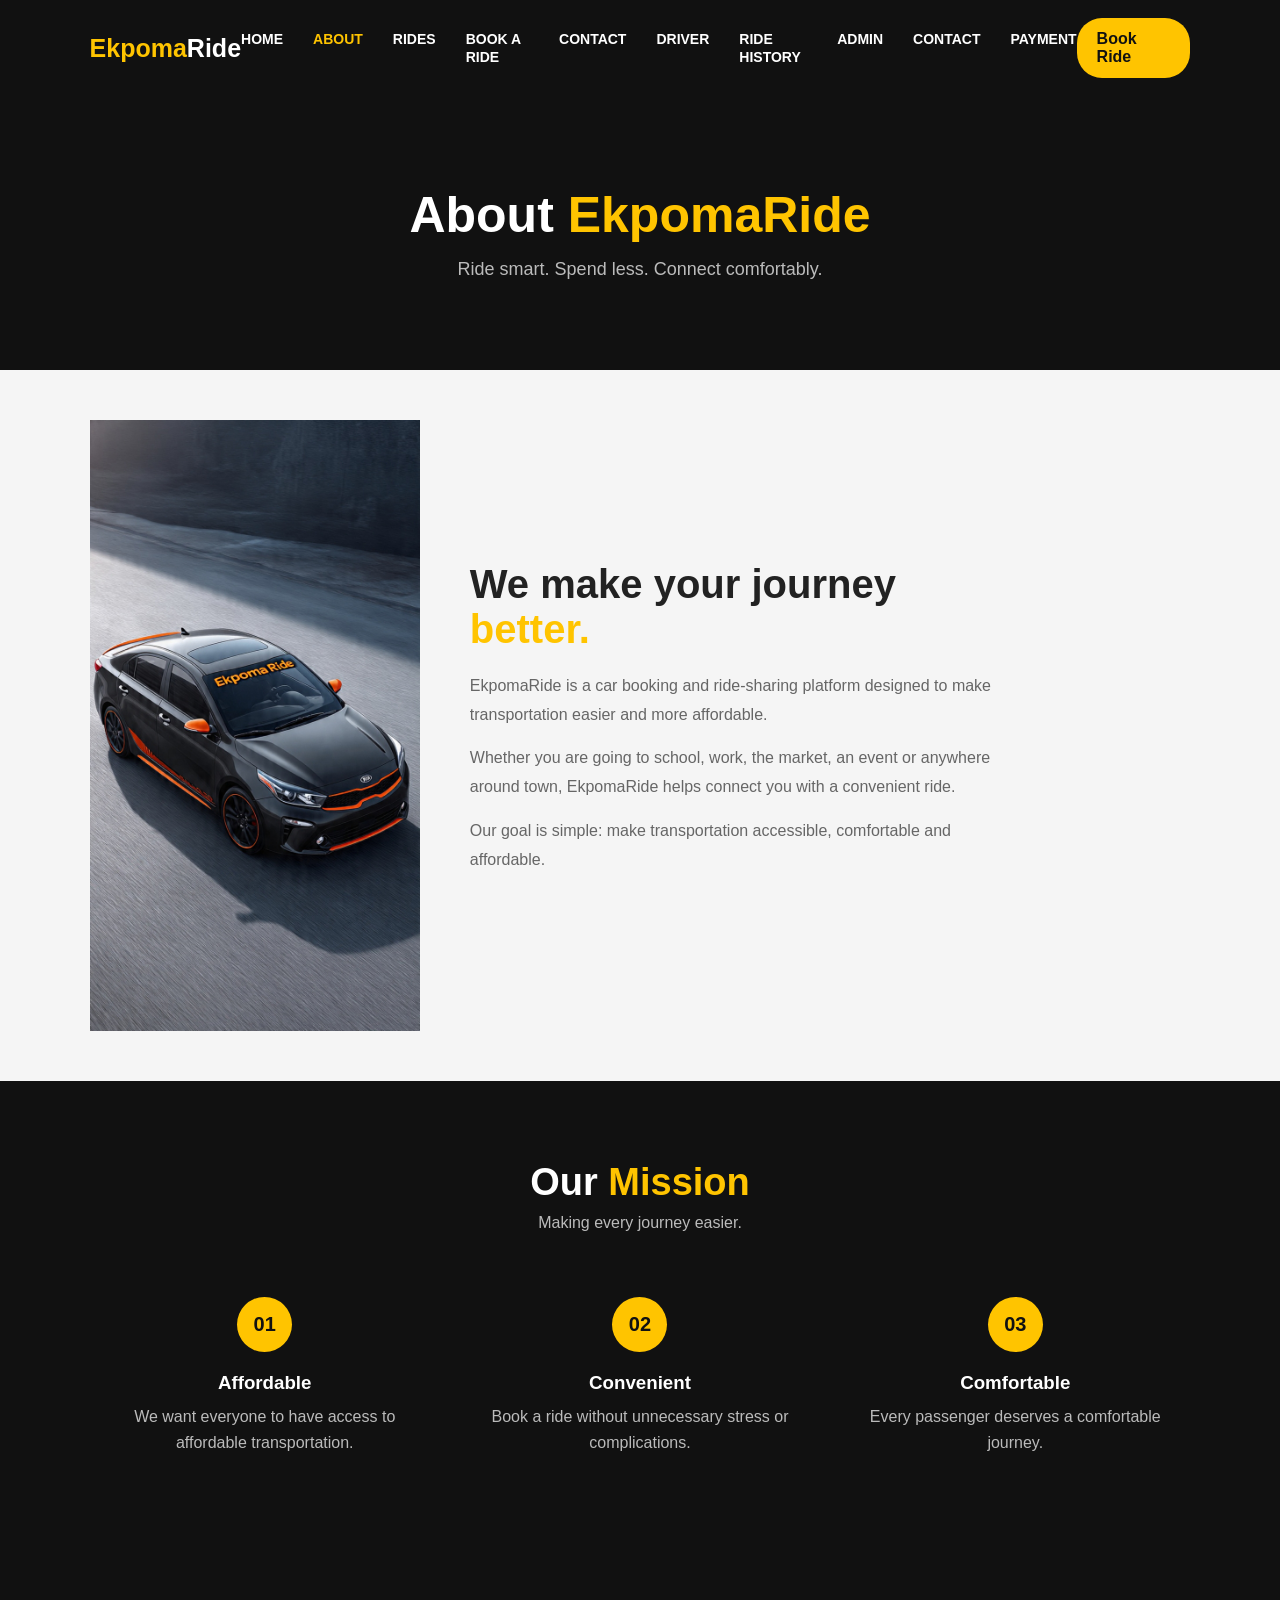
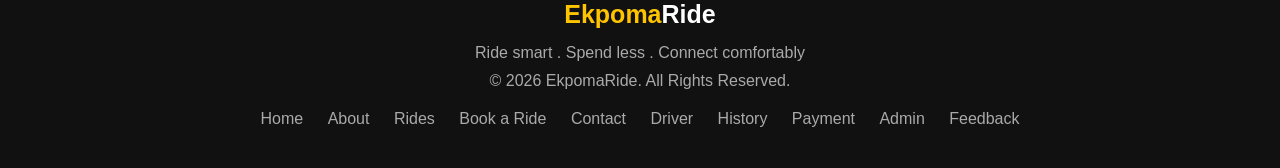
==== about.html @ 8617fde5 "Add new pages for live map, payment, and rides; implement basic chat functionality and payment form" ====
<!DOCTYPE html>
<html lang="en">

<head>

    <meta charset="UTF-8">

    <meta name="viewport"
          content="width=device-width, initial-scale=1.0">

    <title>EkpomaRide | About</title>

    <link rel="stylesheet" href="style.css">

</head>

<body>


    <!-- HEADER -->

    <header>

        <div class="logo">
            Ekpoma<span>Ride</span>
        </div>

        <nav>

            <ul>

                <li>
                    <a href="index.html">
                        HOME
                    </a>
                </li>

                <li>
                    <a href="about.html" class="active">
                        ABOUT
                    </a>
                </li>

                <li>
                    <a href="rides.html">
                        RIDES
                    </a>
                </li>

                <li>
                    <a href="booking.html">
                        BOOK A RIDE
                    </a>
                </li>

                <li>
                    <a href="contact.html">
                        CONTACT
                    </a>
                </li>
                <li>
                    <a href="driver.html">
                        DRIVER
                    </a>
                </li>
    
                <li>
                    <a href="history.html">
                        RIDE HISTORY
                    </a>
                </li>
                <li>
                    <a href="admin.html">
                        ADMIN
                    </a>
                </li>
                <li>
                    <a href="contact.html">
                        CONTACT
                    </a>
                </li>
            
                <li>
                    <a href="payment.html">PAYMENT</a>
                </li>
            

            </ul>

        </nav>

        <a href="booking.html" class="header-button">
            Book Ride
        </a>

    </header>


    <!-- PAGE HERO -->

    <section class="page-hero">

        <h1>
            About <span>EkpomaRide</span>
        </h1>

        <p>
            Ride smart. Spend less. Connect comfortably.
        </p>

    </section>


    <!-- ABOUT -->

    <section class="about">

        <div class="about-container">

            <div class="about-image">

                <img
                    src="image/comfort.jpg"
                    alt="">

            </div>


            <div class="about-text">

                <h2>
                    We make your journey
                    <span>better.</span>
                </h2>

                <p>
                    EkpomaRide is a car booking and ride-sharing
                    platform designed to make transportation
                    easier and more affordable.
                </p>

                <p>
                    Whether you are going to school, work,
                    the market, an event or anywhere around town,
                    EkpomaRide helps connect you with a convenient
                    ride.
                </p>

                <p>
                    Our goal is simple: make transportation
                    accessible, comfortable and affordable.
                </p>

            </div>

        </div>

    </section>


    <!-- MISSION -->

    <section class="why-us">

        <div class="section-title">

            <h2>
                Our <span>Mission</span>
            </h2>

            <p>
                Making every journey easier.
            </p>

        </div>


        <div class="why-container">

            <div class="why-card">

                <div class="number">
                    01
                </div>

                <h3>
                    Affordable
                </h3>

                <p>
                    We want everyone to have access
                    to affordable transportation.
                </p>

            </div>


            <div class="why-card">

                <div class="number">
                    02
                </div>

                <h3>
                    Convenient
                </h3>

                <p>
                    Book a ride without unnecessary
                    stress or complications.
                </p>

            </div>


            <div class="why-card">

                <div class="number">
                    03
                </div>

                <h3>
                    Comfortable
                </h3>

                <p>
                    Every passenger deserves a
                    comfortable journey.
                </p>

            </div>

        </div>

    </section>


    <!-- FOOTER -->

    <footer>

        <div class="logo">
            Ekpoma<span>Ride</span>
        </div>

        <p>
            Ride smart . Spend less . Connect comfortably
        </p>

        <p>
            © 2026 EkpomaRide. All Rights Reserved.
        </p>

        <div class="footer-links">

            <a href="index.html">Home</a>
            <a href="about.html">About</a>
            <a href="rides.html">Rides</a>
            <a href="booking.html">Book a Ride</a>
            <a href="contact.html">Contact</a>
            <a href="driver.html">Driver</a>
            <a href="history.html">History</a>
            <a href="payment.html">Payment</a>
            <a href="admin.html">Admin</a>
            <a href="feedback.html">Feedback</a>

        </div>

    </footer>

</body>
</html>
---- style.css ----
/* =========================
   RESET
========================= */

* {
    margin: 0;
    padding: 0;
    box-sizing: border-box;
}

html {
    scroll-behavior: smooth;
}

body {
    font-family: Arial, sans-serif;
    background: #f5f5f5;
    color: #222;
}


/* =========================
   HEADER
========================= */

header {
    background: #111;
    color: white;

    padding: 18px 7%;

    display: flex;
    justify-content: space-between;
    align-items: center;

    position: sticky;
    top: 0;

    z-index: 1000;
}


/* LOGO */

.logo {
    font-size: 25px;
    font-weight: bold;
    color: #ffc400;
        
    .transition {
            width: 100px;
            height: 100px;
            background-color: #333;
            /* transition: width 1s; */
            transition: width 2s, height 2s, background-color 3s, transform 2s;
        }
         .transition:hover {
            width: 500px;
            background-color: coral;
            height: 500px;
            transform: rotate(90deg);
         }
         .transit-transform {
            height: 100px;
            width: 100px;
            background: green;
            padding: 10px;
            transition: width 2s;
            margin-top: 10px;
            transition-timing-function: ease-in-out;
         }
         .transit-transform:hover {
            width: 800px;
            height: 500px;
         }
    

}
    

.logo span {
    color: white;
}


/* NAVIGATION */

nav ul {
    display: flex;
    list-style: none;
    gap: 30px;
}

nav a {
    color: white;
    text-decoration: none;

    font-size: 14px;
    font-weight: bold;

}

nav a:hover {
    color: #ffc400;
}

nav a.active {
    color: #ffc400;
}


/* HEADER BUTTON */

.header-button {
    background: #ffc400;
    color: #111;

    padding: 12px 20px;

    border-radius: 25px;

    text-decoration: none;

    font-weight: bold;

    transition: 0.3s;
}

.header-button:hover {
    background: white;
}


/* =========================
   HERO
========================= */

.hero {
    min-height: 600px;

    background:
        linear-gradient(
            rgba(0,0,0,0.65),
            rgba(0,0,0,0.65)
        ),
        url("https://images.unsplash.com/photo-1449965408869-eaa3f722e40d?auto=format&fit=crop&w=1600&q=80");

    background-size: cover;
    background-position: center;

    display: flex;
    align-items: center;

    padding: 60px 7%;
}


.hero-content {
    max-width: 650px;
    color: white;
}

.hero-content small {
    color: #ffc400;

    font-size: 18px;
    font-weight: bold;
}

.hero-content h1 {
    font-size: 60px;
    line-height: 1.1;

    margin: 15px 0;
}

.hero-content h1 span {
    color: #ffc400;
}

.hero-content p {
    font-size: 19px;
    line-height: 1.7;

    margin-bottom: 30px;
}


/* HERO BUTTONS */

.hero-buttons {
    display: flex;
    gap: 15px;
}

.primary-btn {
    background: #ffc400;
    color: #111;

    padding: 15px 28px;

    border-radius: 30px;

    text-decoration: none;
    font-weight: bold;

    display: inline-block;

    transition: 0.3s;
}

.primary-btn:hover {
    background: white;
}


.secondary-btn {
    border: 2px solid white;
    color: white;

    padding: 13px 28px;

    border-radius: 30px;

    text-decoration: none;
    font-weight: bold;

    display: inline-block;

    transition: 0.3s;
}

.secondary-btn:hover {
    background: #ffc400;
    color: #111;
    border-color: #ffc400;
}


/* =========================
   PAGE HERO
========================= */

.page-hero {
    background: #111;
    color: white;

    padding: 90px 7%;

    text-align: center;
}

.page-hero h1 {
    font-size: 50px;
    margin-bottom: 15px;
}

.page-hero h1 span {
    color: #ffc400;
}

.page-hero p {
    color: #bbb;
    font-size: 18px;
}


/* =========================
   SECTION TITLE
========================= */

.section-title {
    text-align: center;

    margin-bottom: 40px;
}

.section-title h2 {
    font-size: 38px;

    margin-bottom: 10px;
}

.section-title h2 span {
    color: #ffc400;
}

.section-title p {
    color: #777;
}


/* =========================
   SERVICES
========================= */

.services {
    padding: 80px 7%;
    background: #f3f3f3;
}

.service-container {
    display: grid;

    grid-template-columns:
        repeat(3, 1fr);

    gap: 25px;
}

.service-card {
    background: white;

    padding: 35px 25px;

    border-radius: 15px;

    text-align: center;

    transition: 0.3s;
}

.service-card:hover {
    transform: translateY(-10px);

    box-shadow:
        0 10px 25px
        rgba(0,0,0,0.1);
}

.service-icon {
    font-size: 45px;

    margin-bottom: 15px;
}

.service-card h3 {
    margin-bottom: 12px;
}

.service-card p {
    color: #666;
    line-height: 1.6;
}


/* =========================
   ABOUT
========================= */

.about {
    padding: 50px 7%;
    background: none;
}

.about-container {
    display: flex;

    align-items: center;

    gap: 50px;
}

.about-image {
    width: 30%;
}

.about-image img {
    width: 100%;
    display: block;
    margin: auto;
    float: none;

}

.about-text {
    width: 50%;
}

.about-text h2 {
    font-size: 40px;

    margin-bottom: 20px;
}

.about-text h2 span {
    color: #ffc400;
}

.about-text p {
    color: #666;

    line-height: 1.8;

    margin-bottom: 15px;
}


/* =========================
   RIDES
========================= */

.rides {
    padding: 100px 7%;
    background: white;
    width: 100%;
}

.ride-container {
    display: grid;

    grid-template-columns:
        repeat(2, 1fr);
        width: 100%;
        justify-content: space-between;
        align-content: flex-start;
    gap: 20px;
}

.ride-card {
    background: #f5f5f5;

    border-radius: 15px;

    overflow: hidden;

    transition: 3s;
}

.ride-card:hover {
    transform: translateY(-8px);

    box-shadow:
        0 10px 25px
        rgba(0,0,0,0.12);
}

.ride-card img {
    width: 100%;

    height: 300px;

    object-fit: cover;
}

.ride-info {
    padding: 20px;
}

.ride-info h3 {
    margin-bottom: 10px;
}

.ride-info p {
    color: #666;

    line-height: 1.6;

    margin-bottom: 15px;
}

.ride-price {
    color: #d49f00;

    font-weight: bold;

    font-size: 18px;

    margin-bottom: 15px;
}


/* RIDE BUTTON */

.ride-button {
    display: inline-block;

    background: #111;
    color: white;

    padding: 11px 18px;

    border-radius: 25px;

    text-decoration: none;

    font-weight: bold;

    transition: 0.3s;
}

.ride-button:hover {
    background: #ffc400;
    color: #111;
}


/* =========================
   WHY US
========================= */

.why-us {
    padding: 80px 7%;

    background: #111;

    color: white;
}

.why-us .section-title p {
    color: #bbb;
}

.why-container {
    display: grid;

    grid-template-columns:
        repeat(3, 1fr);

    gap: 25px;
}

.why-card {
    text-align: center;

    padding: 25px;
}

.why-card .number {
    width: 55px;
    height: 55px;

    margin: auto;

    display: flex;

    align-items: center;
    justify-content: center;

    background: #ffc400;
    color: #111;

    border-radius: 50%;

    font-weight: bold;

    font-size: 20px;
}

.why-card h3 {
    margin: 20px 0 10px;
}

.why-card p {
    color: #bbb;

    line-height: 1.6;
}


/* =========================
   BOOKING
========================= */

.booking-section {
    padding: 80px 7%;

    background: #111;

    color: white;

    min-height: 600px;
}

.booking-box {
    max-width: 1000px;

    margin: auto;

    background: #1d1d1d;

    padding: 35px;

    border-radius: 20px;

    box-shadow:
        0 10px 30px
        rgba(0,0,0,0.3);
}

.booking-intro {
    text-align: center;

    margin-bottom: 30px;
}

.booking-intro h2 {
    font-size: 32px;

    margin-bottom: 10px;
}

.booking-intro p {
    color: #aaa;
}


/* FORM */

.booking-form {
    display: grid;

    grid-template-columns:
        repeat(2, 1fr);

    gap: 20px;
}

.input-box label {
    display: block;

    margin-bottom: 8px;

    color: #ddd;
}

.input-box input,
.input-box select,
.input-box textarea {
    width: 100%;

    padding: 15px;

    border: 2px solid transparent;

    border-radius: 8px;

    background: #333;

    color: white;

    outline: none;

    font-family: inherit;
}

.input-box textarea {
    resize: vertical;
}

.input-box input:focus,
.input-box select:focus,
.input-box textarea:focus {
    border-color: #ffc400;
}


/* BOOK BUTTON */

.book-button {
    grid-column: 1 / -1;

    padding: 16px;

    background: #ffc400;

    color: #111;

    border: none;

    border-radius: 30px;

    font-size: 17px;

    font-weight: bold;

    cursor: pointer;

    transition: 0.3s;
}

.book-button:hover {
    background: white;
}


/* =========================
   CONTACT
========================= */

.contact-page {
    padding: 80px 7%;

    background: white;
}

.contact-container {
    max-width: 1100px;

    margin: auto;

    display: grid;

    grid-template-columns:
        1fr 1fr;

    gap: 60px;
}

.contact-info h2 {
    font-size: 40px;

    margin-bottom: 20px;
}

.contact-info h2 span {
    color: #ffc400;
}

.contact-info > p {
    color: #666;

    line-height: 1.7;

    margin-bottom: 30px;
}

.contact-item {
    display: flex;

    align-items: center;

    gap: 20px;

    margin-bottom: 25px;
}

.contact-icon {
    width: 55px;
    height: 55px;

    display: flex;

    align-items: center;
    justify-content: center;

    background: #ffc400;

    border-radius: 50%;

    font-size: 23px;
}

.contact-item h3 {
    margin-bottom: 5px;
}

.contact-item p {
    color: #666;
}

.contact-form-box {
    background: #f3f3f3;

    padding: 30px;

    border-radius: 15px;
}

.contact-form-box .input-box {
    margin-bottom: 20px;
}

.contact-form-box .book-button {
    width: 100%;
}


/* =========================
   CONTACT CTA
========================= */

.contact {
    padding: 80px 7%;

    background: #ffc400;

    text-align: center;
}

.contact h2 {
    font-size: 40px;

    margin-bottom: 15px;
}

.contact p {
    margin-bottom: 25px;
}

.contact-btn {
    background: #111;

    color: white;

    padding: 15px 30px;

    border-radius: 30px;

    text-decoration: none;

    display: inline-block;

    font-weight: bold;

    transition: 0.3s;
}

.contact-btn:hover {
    background: white;
    color: #111;
}


/* =========================
   FOOTER
========================= */

footer {
    background: #111;

    color: white;

    padding: 40px 7%;

    text-align: center;
}

footer .logo {
    margin-bottom: 15px;
}

footer p {
    color: #aaa;

    margin: 10px 0;
}

.footer-links {
    margin-top: 20px;
}

.footer-links a {
    color: #aaa;

    text-decoration: none;

    margin: 0 10px;

    transition: 0.3s;
}

.footer-links a:hover {
    color: #ffc400;
}


/* =========================
   RESPONSIVE
========================= */

@media (max-width: 900px) {

    nav ul {
        gap: 12px;
    }

    .hero-content h1 {
        font-size: 45px;
    }

    .about-container {
        flex-direction: column;
    }

    .about-image,
    .about-text {
        width: 100%;
    }

    .service-container,
    .ride-container,
    .why-container {
        grid-template-columns: 1fr 1fr;
    }

    .contact-container {
        grid-template-columns: 1fr;
    }
}


@media (max-width: 650px) {

    header {
        flex-direction: column;

        gap: 20px;
    }

    nav ul {
        flex-wrap: wrap;

        justify-content: center;
    }

    .header-button {
        display: none;
    }

    .hero {
        min-height: 550px;
    }

    .hero-content h1 {
        font-size: 40px;
    }

    .hero-buttons {
        flex-direction: column;
    }

    .page-hero h1 {
        font-size: 38px;
    }

    .booking-form {
        grid-template-columns: 1fr;
    }

    .booking-box {
        padding: 20px;
    }

    .service-container,
    .ride-container,
    .why-container {
        grid-template-columns: 1fr;
    }

    .about-text h2,
    .contact h2,
    .contact-info h2 {
        font-size: 32px;
    }

    .footer-links a {
        display: inline-block;

        margin: 7px;
    }
}

/* ==================================================
   DRIVER PAGE
================================================== */

.driver-section {
    padding: 80px 7%;
    background: white;
}

.driver-container {
    max-width: 1100px;
    margin: auto;

    display: grid;
    grid-template-columns: 1fr 1fr;

    gap: 60px;

    align-items: center;
}

.driver-text h2 {
    font-size: 40px;
    margin-bottom: 20px;
}

.driver-text h2 span {
    color: #ffc400;
}

.driver-text > p {
    color: #666;
    line-height: 1.8;
    margin-bottom: 30px;
}

.driver-benefits {
    display: flex;
    flex-direction: column;
    gap: 20px;
}

.driver-benefits div {
    background: #f5f5f5;
    padding: 18px;
    border-radius: 10px;

    display: flex;
    align-items: center;
    gap: 15px;
}

.driver-form-box {
    background: #111;
    color: white;

    padding: 35px;

    border-radius: 20px;
}

.driver-form-box h2 {
    margin-bottom: 25px;
}


/* ==================================================
   HISTORY PAGE
================================================== */

.history-section {
    padding: 80px 7%;
    background: #f5f5f5;
    min-height: 600px;
}
.ekpmap {
    box-shadow: 0 4px 20px rgba(0, 0, o, 0.5);
    border-radius: 10px;
    overflow: hidden;
    filter: invert(90%) hue-rotate(180deg);
}

.history-container {
    max-width: 1000px;
    margin: auto;
}

.history-heading {
    display: flex;
    justify-content: space-between;
    align-items: center;

    margin-bottom: 30px;
}

.history-heading h2 {
    font-size: 35px;
}

.history-heading h2 span {
    color: #ffc400;
}

.history-card {
    background: white;

    padding: 25px;

    border-radius: 15px;

    margin-bottom: 20px;

    display: flex;
    align-items: center;

    gap: 20px;

    box-shadow: 0 5px 20px rgba(0,0,0,0.05);
}

.history-icon {
    width: 60px;
    height: 60px;

    background: #ffc400;

    border-radius: 50%;

    display: flex;
    align-items: center;
    justify-content: center;

    font-size: 25px;
}

.history-details {
    flex: 1;
}

.history-details h3 {
    margin-bottom: 7px;
}

.history-details p {
    color: #777;
    margin-bottom: 7px;
}

.history-driver {
    color: #555;
    font-size: 14px;
}

.history-price {
    text-align: right;

    display: flex;
    flex-direction: column;
    gap: 8px;
}

.history-price strong {
    font-size: 18px;
}

.completed {
    color: green;
    font-size: 13px;
}

.cancelled {
    color: red;
    font-size: 13px;
}


/* ==================================================
   PAYMENT PAGE
================================================== */

.payment-section {
    padding: 80px 7%;
    background: #f5f5f5;
    min-height: 650px;
}

.payment-container {
    max-width: 1000px;
    margin: auto;

    display: grid;

    grid-template-columns: 0.8fr 1.2fr;

    gap: 30px;
}

.payment-summary,
.payment-form-box {
    background: white;

    padding: 30px;

    border-radius: 15px;

    box-shadow: 0 5px 20px rgba(0,0,0,0.06);
}

.payment-summary h2,
.payment-form-box h2 {
    margin-bottom: 25px;
}

.summary-row {
    display: flex;

    justify-content: space-between;

    padding: 15px 0;

    border-bottom: 1px solid #eee;
}

.summary-row span {
    color: #777;
}

.total-row {
    display: flex;

    justify-content: space-between;

    margin-top: 20px;

    font-size: 22px;
}

.total-row strong {
    color: #d49f00;
}

.payment-options {
    display: flex;
    gap: 10px;

    margin-bottom: 25px;
}

.payment-option {
    flex: 1;

    border: 2px solid #eee;

    padding: 15px;

    border-radius: 10px;

    cursor: pointer;

    text-align: center;
}

.payment-option:has(input:checked) {
    border-color: #ffc400;
    background: #fff8d9;
}

.payment-small-inputs {
    display: grid;

    grid-template-columns: 1fr 1fr;

    gap: 15px;

    margin-top: 20px;
}


/* ==================================================
   ADMIN DASHBOARD
================================================== */

.admin-body {
    background: #f3f3f3;
}

.admin-header {
    position: static;
}

.admin-title {
    font-weight: bold;
    letter-spacing: 2px;
}

.admin-dashboard {
    padding: 50px 7%;
    min-height: 700px;
}

.admin-heading {
    margin-bottom: 30px;
}

.admin-heading h1 {
    font-size: 40px;
}

.admin-heading p {
    color: #777;
    margin-top: 5px;
}

.admin-stats {
    display: grid;

    grid-template-columns:
        repeat(4, 1fr);

    gap: 20px;

    margin-bottom: 30px;
}

.stat-card {
    background: white;

    padding: 25px;

    border-radius: 15px;

    display: flex;

    align-items: center;

    gap: 15px;

    box-shadow: 0 5px 20px rgba(0,0,0,0.05);
}

.stat-icon {
    width: 55px;
    height: 55px;

    background: #ffc400;

    border-radius: 50%;

    display: flex;
    align-items: center;
    justify-content: center;

    font-size: 23px;
}

.stat-card h3 {
    font-size: 25px;
}

.stat-card p {
    color: #777;
    margin-top: 5px;
}

.admin-content {
    display: grid;

    grid-template-columns: 2fr 1fr;

    gap: 25px;
}

.admin-panel {
    background: white;

    padding: 25px;

    border-radius: 15px;

    margin-bottom: 20px;
}

.panel-heading {
    display: flex;

    justify-content: space-between;

    align-items: center;

    margin-bottom: 20px;
}

.panel-heading span {
    color: #d49f00;

    font-size: 14px;

    cursor: pointer;
}

.admin-table-wrapper {
    overflow-x: auto;
}

table {
    width: 100%;

    border-collapse: collapse;

    min-width: 600px;
}

th,
td {
    padding: 15px;

    text-align: left;

    border-bottom: 1px solid #eee;
}

th {
    color: #777;

    font-size: 13px;
}

td {
    font-size: 14px;
}

.status {
    padding: 6px 10px;

    border-radius: 20px;

    font-size: 12px;
}

.status.completed {
    background: #dff5e3;
    color: green;
}

.status.pending {
    background: #fff3cd;
    color: #946c00;
}

.status.cancelled {
    background: #f8d7da;
    color: red;
}

.admin-actions {
    display: flex;

    flex-direction: column;

    gap: 12px;
}

.admin-actions a {
    padding: 15px;

    background: #f5f5f5;

    border-radius: 8px;

    color: #222;

    text-decoration: none;

    transition: 0.3s;
}

.admin-actions a:hover {
    background: #ffc400;
}


/* ==================================================
   FEEDBACK PAGE
================================================== */

.feedback-section {
    padding: 80px 7%;

    background: #f5f5f5;

    min-height: 650px;
}

.feedback-container {
    max-width: 700px;

    margin: auto;

    background: white;

    padding: 40px;

    border-radius: 20px;

    box-shadow: 0 10px 30px rgba(0,0,0,0.08);
}

.feedback-intro {
    text-align: center;

    margin-bottom: 30px;
}

.feedback-big-icon {
    font-size: 50px;

    margin-bottom: 10px;
}

.feedback-intro h2 {
    font-size: 30px;

    margin-bottom: 10px;
}

.feedback-intro p {
    color: #777;
}

.feedback-form .input-box {
    margin-bottom: 20px;
}

.rating-box {
    margin-bottom: 25px;
}

.rating-box > label {
    display: block;

    margin-bottom: 10px;

    font-weight: bold;
}

.stars {
    display: flex;

    gap: 10px;
}

.stars label {
    cursor: pointer;

    font-size: 30px;

    filter: grayscale(1);

    transition: 0.2s;
}

.stars label:hover {
    filter: grayscale(0);
    transform: scale(1.1);
}

.stars input {
    display: none;
}


/* ==================================================
   NEW PAGE RESPONSIVENESS
================================================== */

@media (max-width: 900px) {

    .driver-container {
        grid-template-columns: 1fr;
    }

    .payment-container {
        grid-template-columns: 1fr;
    }

    .admin-stats {
        grid-template-columns: 1fr 1fr;
    }

    .admin-content {
        grid-template-columns: 1fr;
    }

}


@media (max-width: 650px) {

    .history-heading {
        flex-direction: column;

        align-items: flex-start;

        gap: 20px;
    }

    .history-card {
        align-items: flex-start;
    }

    .history-price {
        text-align: left;
    }

    .payment-options {
        flex-direction: column;
    }

    .admin-stats {
        grid-template-columns: 1fr;
    }

    .admin-title {
        font-size: 12px;
    }

    .feedback-container {
        padding: 25px;
    }

    .stars {
        gap: 5px;
    }

}
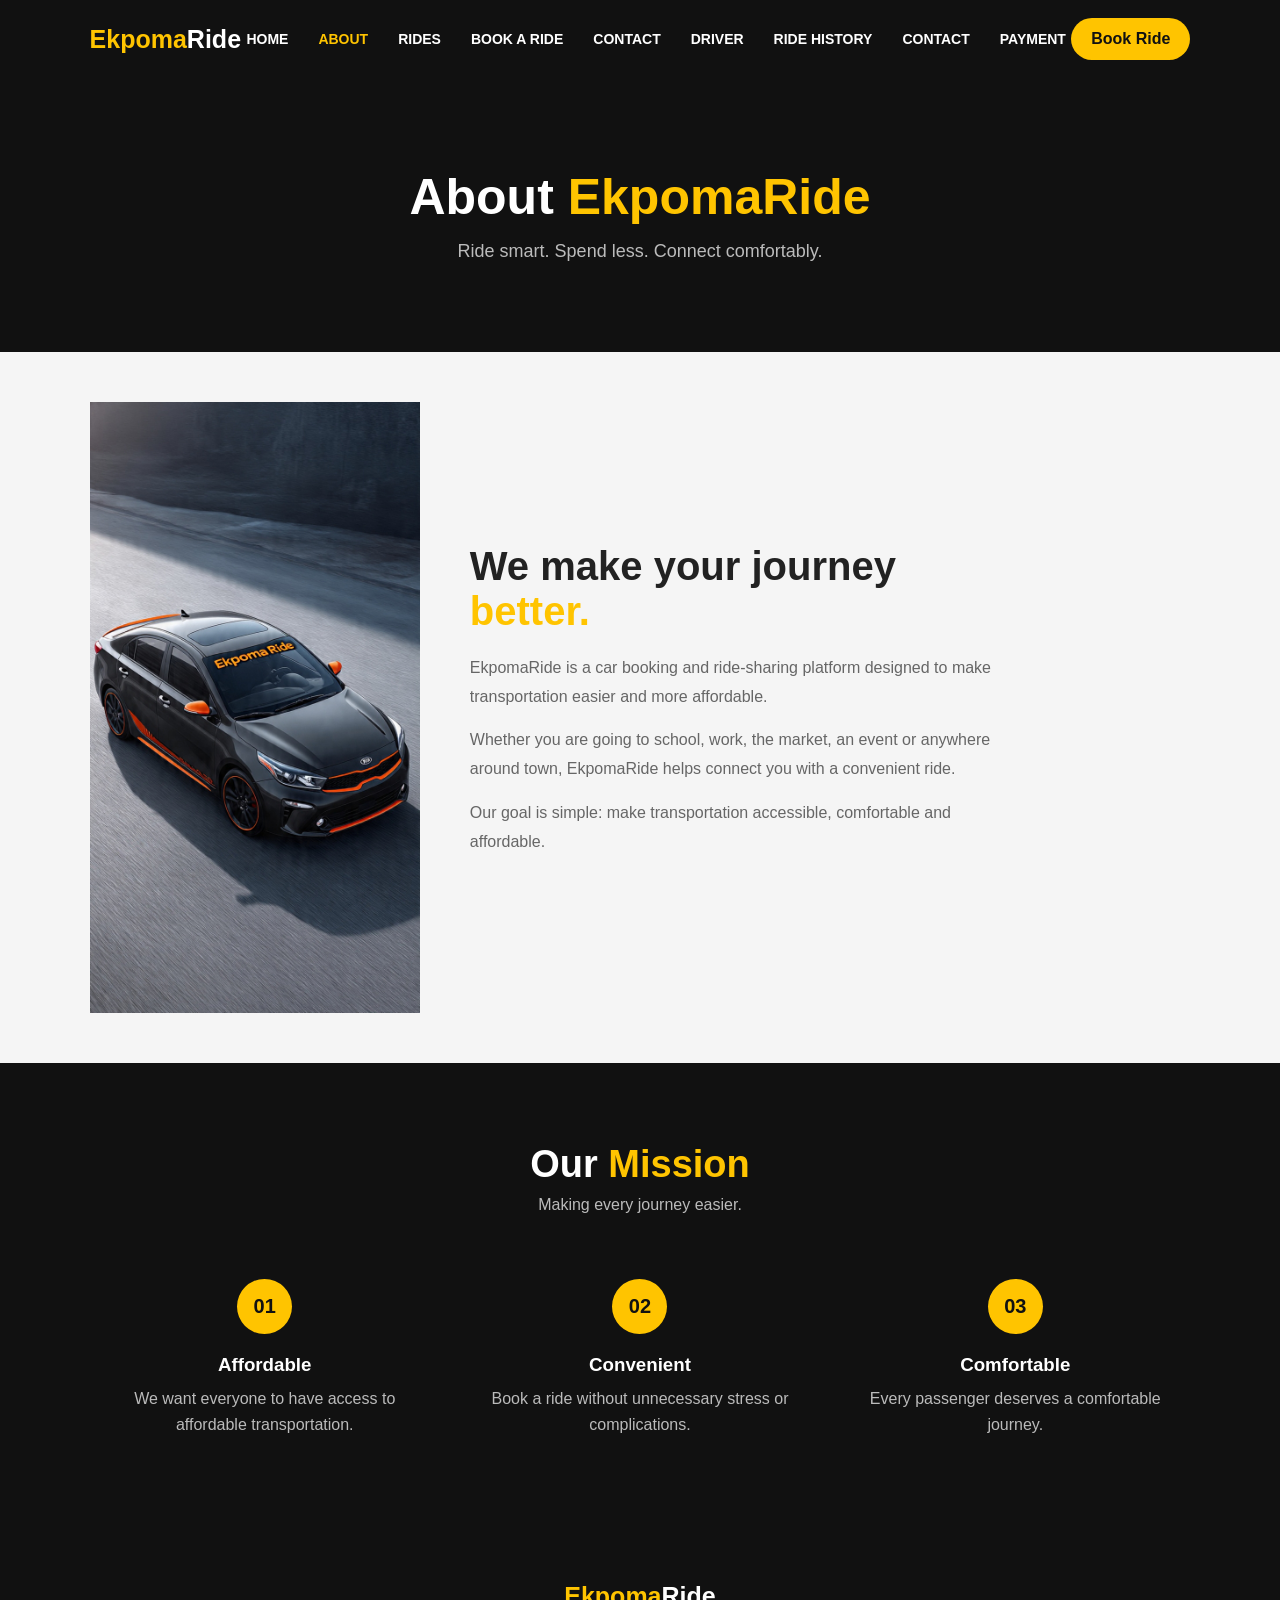
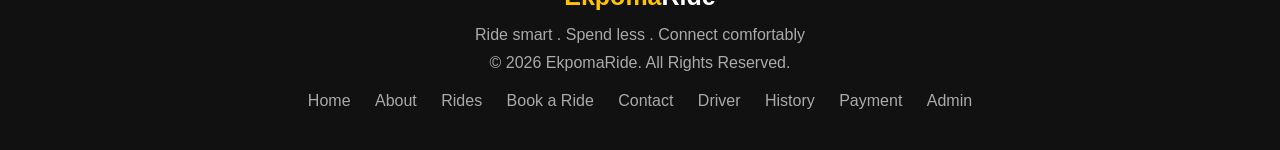
==== commit 72f0dd32: "Remove admin and feedback links from multiple pages and delete help page" ====
--- a/about.html
+++ b/about.html
@@ -69,10 +69,7 @@
                         RIDE HISTORY
                     </a>
                 </li>
-                <li>
-                    <a href="admin.html">
-                        ADMIN
-                    </a>
+               
                 </li>
                 <li>
                     <a href="contact.html">
@@ -262,8 +259,7 @@
             <a href="history.html">History</a>
             <a href="payment.html">Payment</a>
             <a href="admin.html">Admin</a>
-            <a href="feedback.html">Feedback</a>
-
+            
         </div>
 
     </footer>
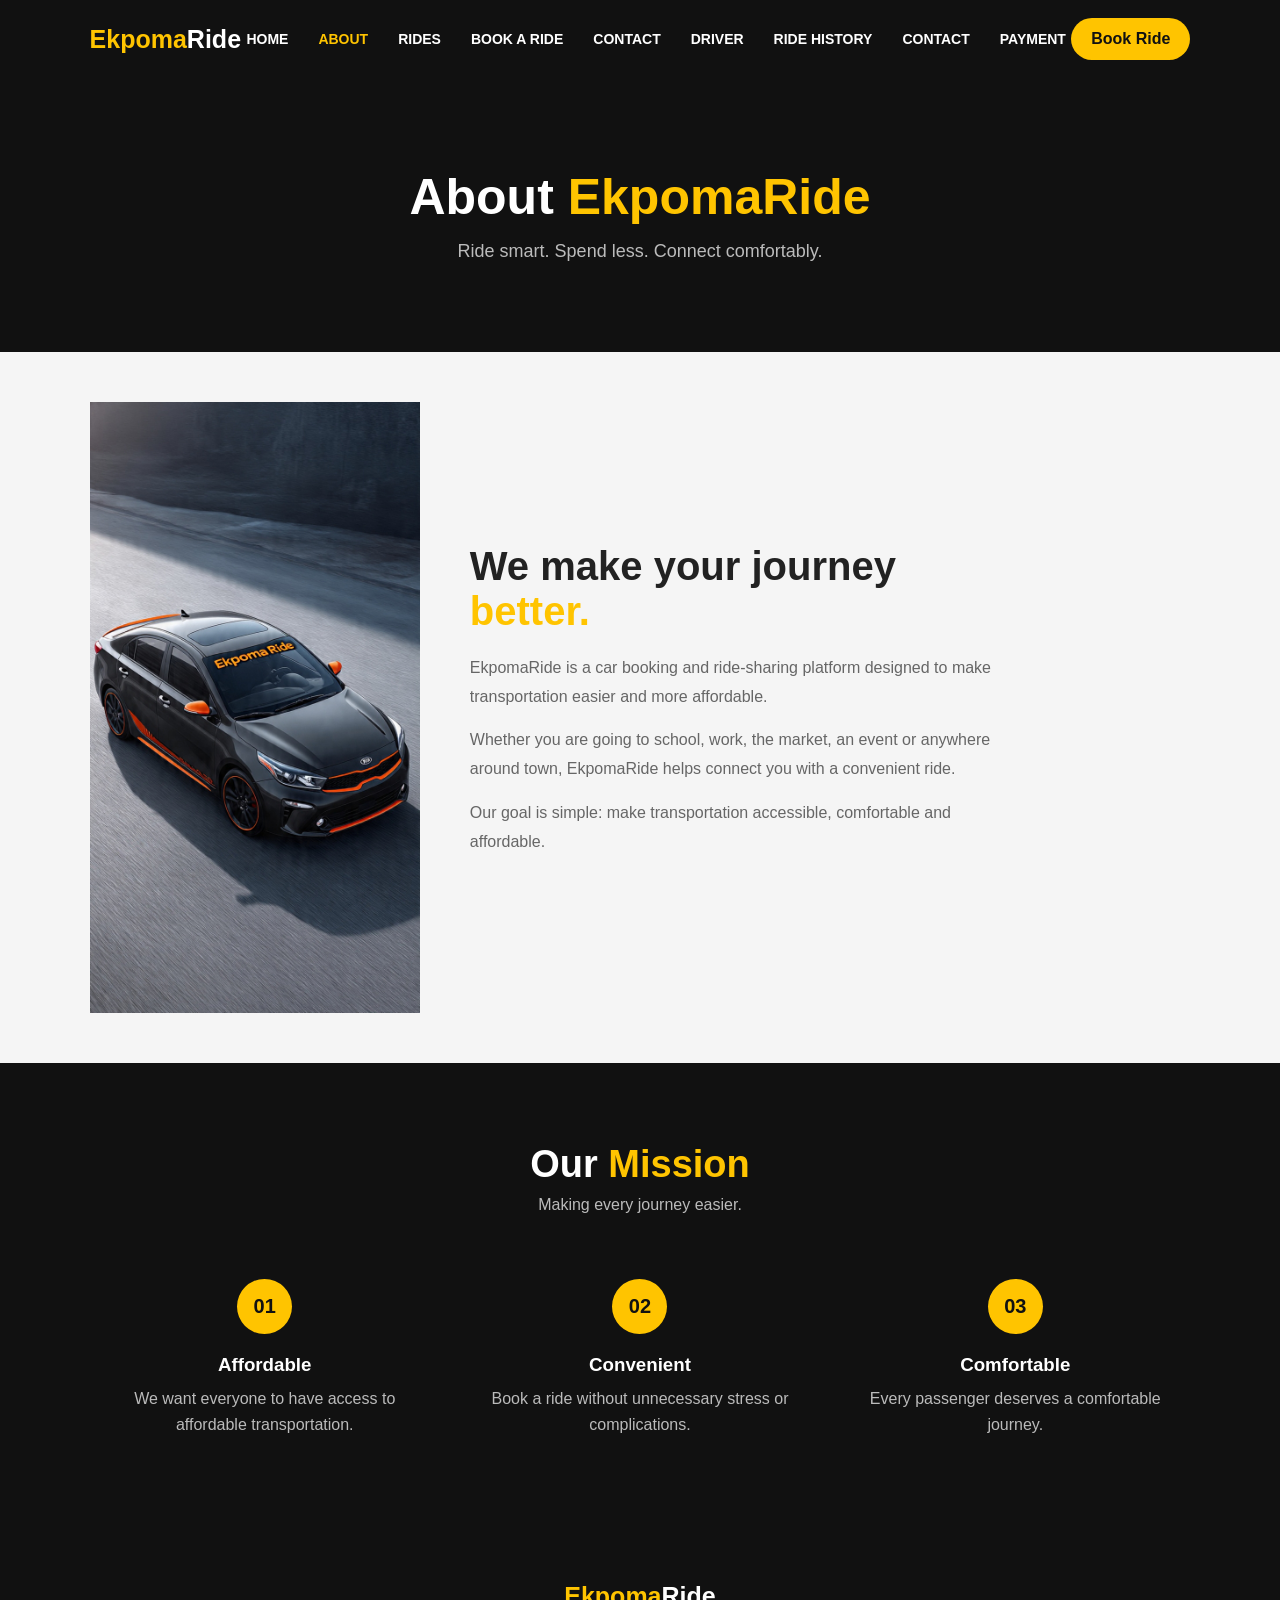
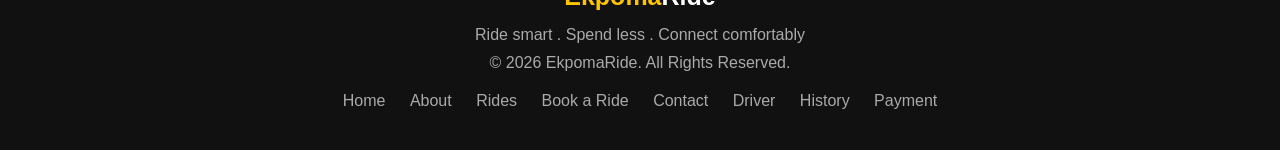
==== commit 0e075736: "modi" ====
--- a/about.html
+++ b/about.html
@@ -258,7 +258,6 @@
             <a href="driver.html">Driver</a>
             <a href="history.html">History</a>
             <a href="payment.html">Payment</a>
-            <a href="admin.html">Admin</a>
             
         </div>
 
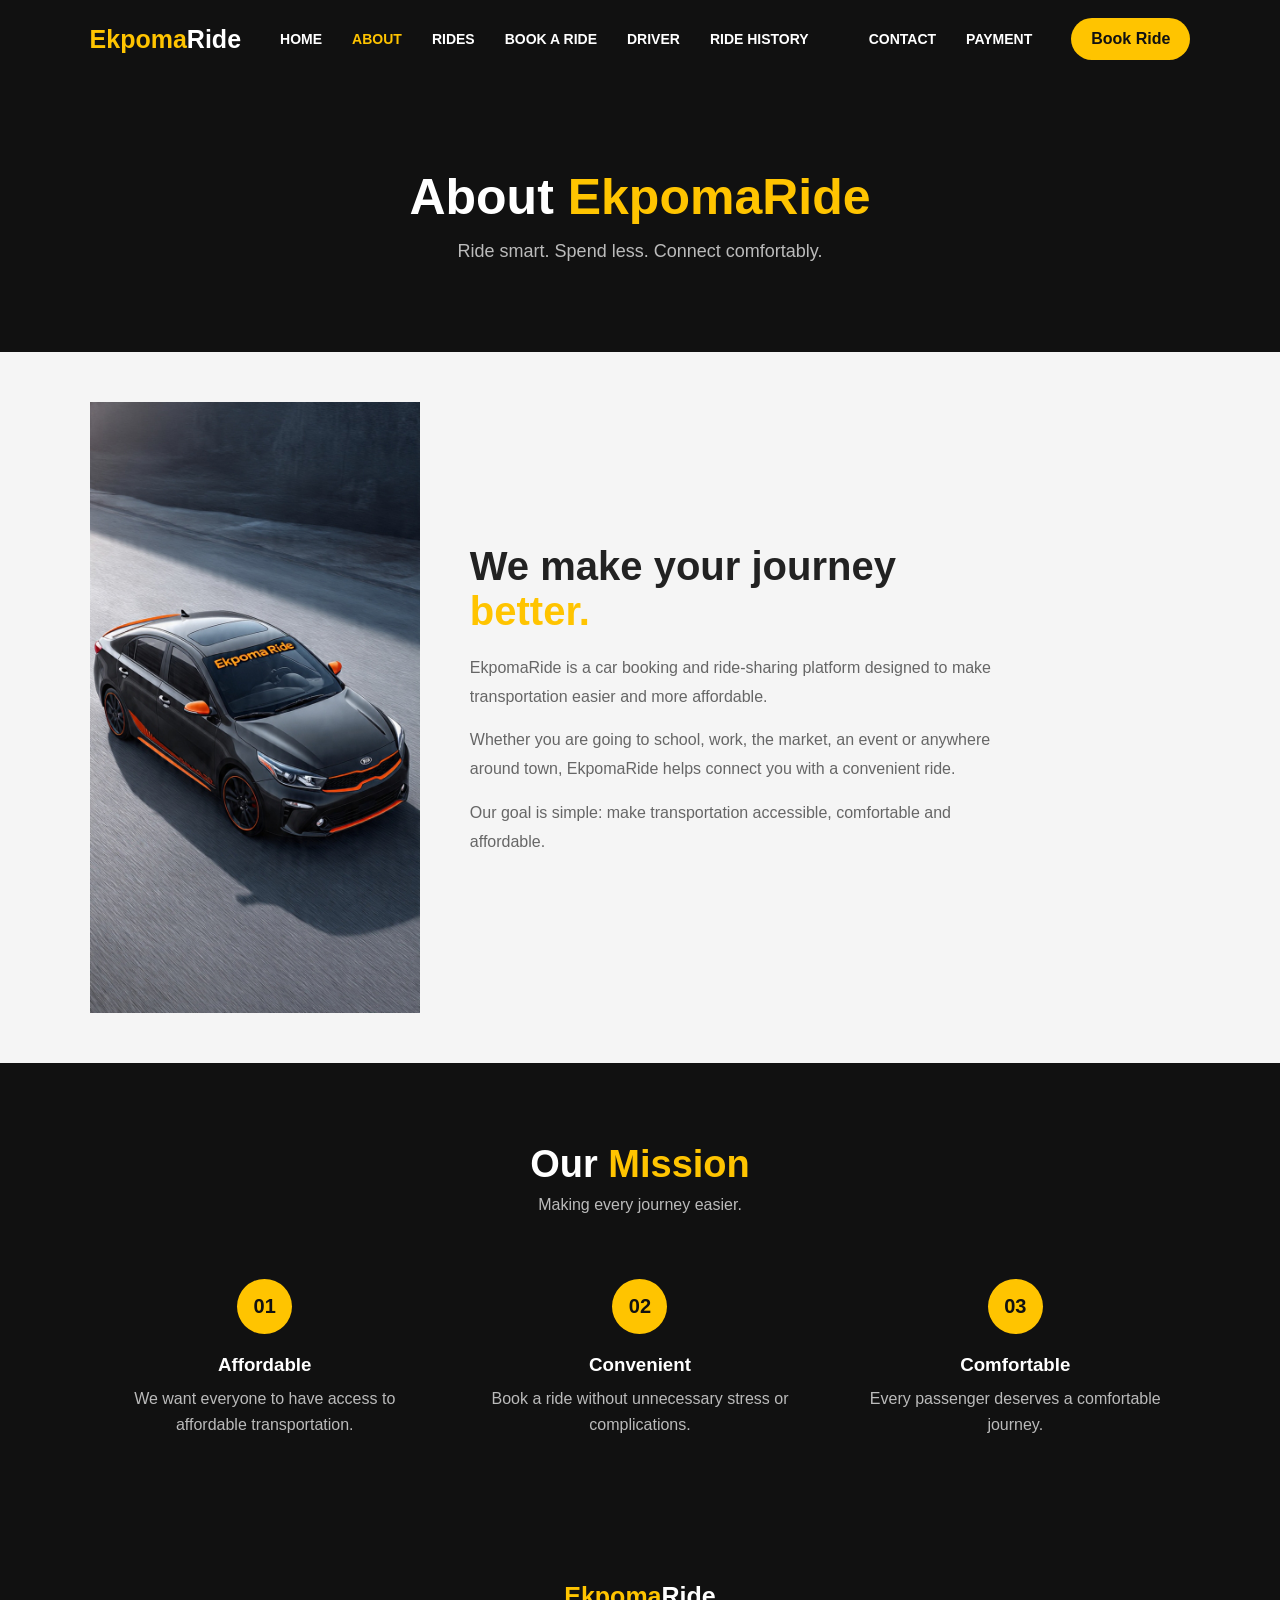
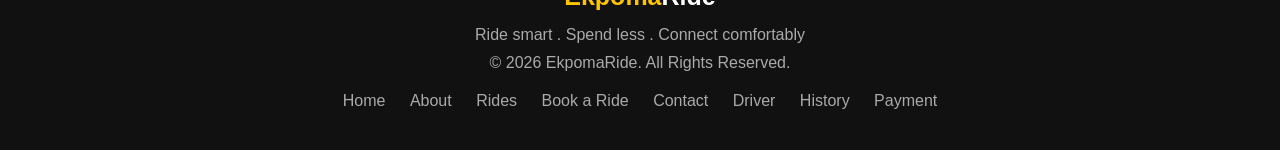
==== commit 54ddd1de: "ad" ====
--- a/about.html
+++ b/about.html
@@ -54,11 +54,6 @@
                 </li>
 
                 <li>
-                    <a href="contact.html">
-                        CONTACT
-                    </a>
-                </li>
-                <li>
                     <a href="driver.html">
                         DRIVER
                     </a>
@@ -67,8 +62,7 @@
                 <li>
                     <a href="history.html">
                         RIDE HISTORY
-                    </a>
-                </li>
+
                
                 </li>
                 <li>
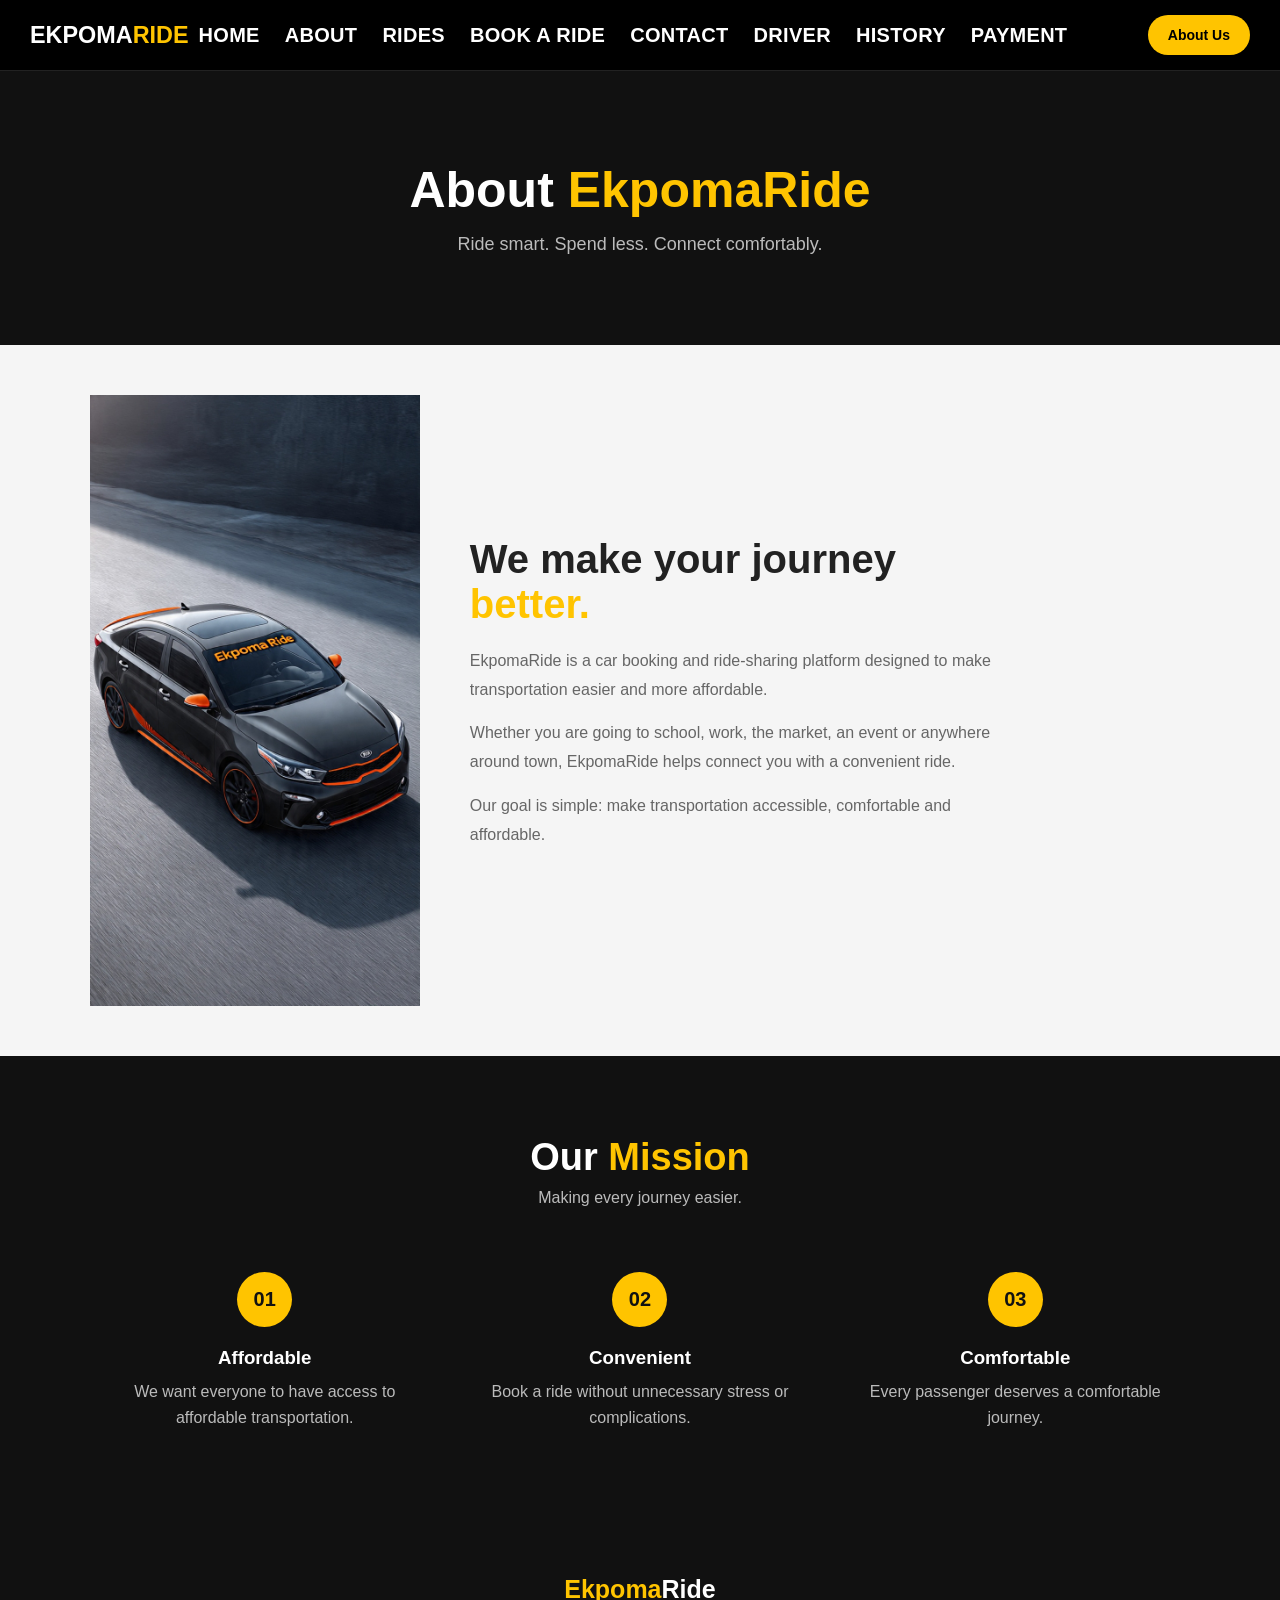
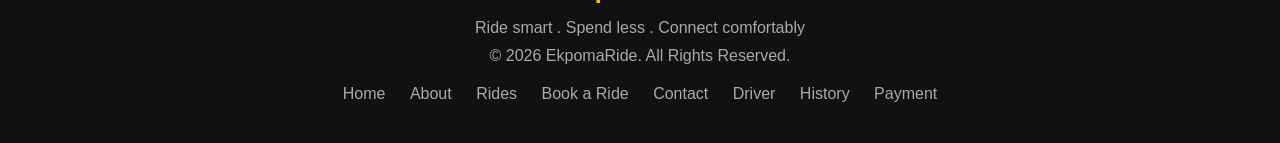
==== commit 253b0490: "Updated navbar , map full width and bigger font" ====
--- a/about.html
+++ b/about.html
@@ -10,7 +10,7 @@
 
     <title>EkpomaRide | About</title>
 
-    <link rel="stylesheet" href="style.css">
+    <link rel="stylesheet" href="styling.css">
 
 </head>
 
@@ -20,71 +20,24 @@
     <!-- HEADER -->
 
     <header>
-
-        <div class="logo">
-            Ekpoma<span>Ride</span>
-        </div>
-
-        <nav>
-
-            <ul>
-
-                <li>
-                    <a href="index.html">
-                        HOME
-                    </a>
-                </li>
-
-                <li>
-                    <a href="about.html" class="active">
-                        ABOUT
-                    </a>
-                </li>
-
-                <li>
-                    <a href="rides.html">
-                        RIDES
-                    </a>
-                </li>
-
-                <li>
-                    <a href="booking.html">
-                        BOOK A RIDE
-                    </a>
-                </li>
-
-                <li>
-                    <a href="driver.html">
-                        DRIVER
-                    </a>
-                </li>
-    
-                <li>
-                    <a href="history.html">
-                        RIDE HISTORY
-
-               
-                </li>
-                <li>
-                    <a href="contact.html">
-                        CONTACT
-                    </a>
-                </li>
-            
-                <li>
-                    <a href="payment.html">PAYMENT</a>
-                </li>
-            
-
-            </ul>
-
-        </nav>
-
-        <a href="booking.html" class="header-button">
-            Book Ride
-        </a>
-
-    </header>
+    <div class="logo">
+       <h3 class="logo-text">EKPOMA<span>RIDE</h3>
+    </div>
+    <button class="menu-btn">☰</button>
+    <nav>
+        <ul>
+            <li><a href="index.html">HOME</a></li>
+            <li><a href="about.html">ABOUT</a></li>
+            <li><a href="rides.html">RIDES</a></li>
+            <li><a href="booking.html">BOOK A RIDE</a></li>
+            <li><a href="contact.html">CONTACT</a></li>
+            <li><a href="driver.html">DRIVER</a></li>
+            <li><a href="history.html">HISTORY</a></li>
+            <li><a href="payment.html">PAYMENT</a></li>
+        </ul>
+        <a href="about.html" class="header-button">About Us</a>
+    </nav>
+</header>
 
 
     <!-- PAGE HERO -->
@@ -256,6 +209,12 @@
         </div>
 
     </footer>
-
+<script>
+  const menuBtn = document.querySelector('.menu-btn');
+  const nav = document.querySelector('nav');
+  menuBtn.addEventListener('click', () => {
+    nav.classList.toggle('show');
+  });
+</script>   
 </body>
 </html>
--- a/styling.css
+++ b/styling.css
@@ -0,0 +1,708 @@
+* {
+    margin: 0;
+    padding: 0;
+    box-sizing: border-box;
+}
+
+html {
+    scroll-behavior: smooth;
+}
+
+body {
+    font-family: Arial, sans-serif;
+    background: #f5f5f5;
+    color: #222;
+    overflow-x: hidden;
+}
+
+/* ===== EKPOMARIDE HEADER - FIXED FOR LAPTOP ===== */
+header {
+    display: flex;
+    flex-direction: row;
+    justify-content: flex-start;
+    align-items: center;
+    padding: 15px 30px;
+    gap: 10px;
+    background: #000;
+    position: sticky;
+    top: 0;
+    z-index: 1000;
+    width: 100%;
+    box-sizing: border-box;
+    border-bottom: 1px solid #222;
+}
+
+header .logo {
+    font-size: 20px;
+    font-weight: 600;
+    color: #fff;
+    white-space: nowrap;
+}
+
+header .logo span {
+    color: #ffc400;
+}
+
+/* MENU BUTTON - hidden on laptop */
+.menu-btn {
+    display: none;
+    font-size: 20px;
+    background: none;
+    border: none;
+    color: #fff;
+    cursor: pointer;
+}
+
+/* NAV - THIS IS WHERE YOUR ERROR WAS */
+nav {
+    display: flex;
+    align-items: center;
+    gap: 10px;
+    flex: 1;
+    justify-content: flex-start;
+}
+
+nav ul {
+    display: flex;
+    align-items: flex-start;
+    justify-content: space-evenly;
+    list-style: none;
+    margin: 0;
+    padding: 0;
+    gap: 10px; /* Space between HOME ABOUT etc */
+}
+
+nav ul li a {
+    color: #fff;
+    text-decoration: none;
+    font-size: 20px;
+    font-weight: 600;
+    white-space: nowrap; /* FIXES BOOK A RIDE from breaking */
+    letter-spacing: 0.3px;
+    transition: color 0.3s;
+}
+
+nav ul li a:hover {
+    color: #ffc400;
+}
+
+.header-button {
+    background: #ffc400;
+    color: #000 !important;
+    padding: 8px 18px;
+    border-radius: 20px;
+    text-decoration: none;
+    font-weight: 700;
+    font-size: 14px;
+    white-space: nowrap;
+    margin-left: 10px;
+}
+
+/* ===== MOBILE - 900px below ===== */
+@media (max-width: 900px) {
+    header {
+        padding: 15px 20px;
+    }
+    .menu-btn {
+        display: block;
+        margin-left: auto;
+    }
+    nav {
+        display: none;
+        position: absolute;
+        top: 65px;
+        left: 0;
+        width: 100%;
+        background: #111;
+        flex-direction: column;
+        align-items: flex-start;
+        padding: 20px;
+        gap: 15px;
+    }
+    nav.show {
+        display: flex;
+    }
+    nav ul {
+        flex-direction: column;
+        align-items: flex-start;
+        gap: 15px;
+        width: 100%;
+    }
+    nav ul li a {
+        font-size: 16px;
+    }
+}
+
+.logo {
+    font-size: 25px;
+    font-weight: bold;
+    color: #ffc400;
+    white-space: nowrap;
+    align-items: center;
+    gap: 8px;
+    flex-shrink: 0;
+}
+.logo span {
+    color: white;
+}
+
+nav {
+    display: flex;
+    justify-content:flex-start;
+    align-items: center;
+    gap: 20px;
+    flex: 1;
+}
+
+nav ul {
+    display: flex;
+    align-items: center;
+    list-style: none;
+    gap: 25px;
+    margin: 0;
+    padding: 0;
+}
+
+nav a {
+    color: white;
+    text-decoration: none;
+    font-size: 25px;
+    font-weight: bold;
+    transition: 0.3s;
+}
+nav a:hover, nav a.active {
+    color: #ffc400;
+}
+
+.header-button {
+    background: #ffc400;
+    color: #111;
+    padding: 12px 20px;
+    border-radius: 25px;
+    text-decoration: none;
+    font-weight: bold;
+    transition: 0.5s;
+    margin-left: auto;
+}
+.header-button:hover {
+    background: white;
+    color: #111;
+}
+
+.menu-btn {
+    display: none;
+    background: transparent;
+    border: none;
+    color: white;
+    font-size: 20px;
+    cursor: pointer;
+    padding: 5px;
+}
+
+/* =========================
+   HERO
+========================= */
+.hero {
+    min-height: 600px;
+    background: linear-gradient(rgba(0,0,0,0.65), rgba(0,0,0,0.65)), url("https://images.unsplash.com/photo-1449965408869-eaa3f722e40d?auto=format&fit=crop&w=1600&q=80");
+    background-size: cover;
+    background-position: center;
+    display: flex;
+    align-items: center;
+    padding: 60px 7%;
+}
+.hero-content {
+    max-width: 650px;
+    color: white;
+}
+.hero-content small {
+    color: #ffc400;
+    font-size: 18px;
+    font-weight: bold;
+}
+.hero-content h1 {
+    font-size: 60px;
+    line-height: 1.1;
+    margin: 15px 0;
+}
+.hero-content h1 span {
+    color: #ffc400;
+}
+.hero-content p {
+    font-size: 19px;
+    line-height: 1.7;
+    margin-bottom: 30px;
+}
+.hero-buttons {
+    display: flex;
+    gap: 15px;
+    flex-wrap: wrap;
+}
+.primary-btn {
+    background: #ffc400;
+    color: #111;
+    padding: 15px 28px;
+    border-radius: 30px;
+    text-decoration: none;
+    font-weight: bold;
+    display: inline-block;
+    transition: 0.3s;
+}
+.primary-btn:hover { background: white; }
+.secondary-btn {
+    border: 2px solid white;
+    color: white;
+    padding: 13px 28px;
+    border-radius: 30px;
+    text-decoration: none;
+    font-weight: bold;
+    display: inline-block;
+    transition: 0.3s;
+}
+.secondary-btn:hover {
+    background: #ffc400;
+    color: #111;
+    border-color: #ffc400;
+}
+
+/* =========================
+   PAGE HERO
+========================= */
+.page-hero {
+    background: #111;
+    color: white;
+    padding: 90px 7%;
+    text-align: center;
+}
+.page-hero h1 { font-size: 50px; margin-bottom: 15px; }
+.page-hero h1 span { color: #ffc400; }
+.page-hero p { color: #bbb; font-size: 18px; }
+
+/* =========================
+   SECTION TITLE
+========================= */
+.section-title {
+    text-align: center;
+    margin-bottom: 40px;
+}
+.section-title h2 { font-size: 38px; margin-bottom: 10px; }
+.section-title h2 span { color: #ffc400; }
+.section-title p { color: #777; }
+
+/* =========================
+   SERVICES
+========================= */
+.services {
+    padding: 80px 7%;
+    background: #f3f3f3;
+}
+.service-container {
+    display: grid;
+    grid-template-columns: repeat(3, 1fr);
+    gap: 25px;
+}
+.service-card {
+    background: white;
+    padding: 35px 25px;
+    border-radius: 15px;
+    text-align: center;
+    transition: 0.3s;
+}
+.service-card:hover {
+    transform: translateY(-10px);
+    box-shadow: 0 10px 25px rgba(0,0,0,0.1);
+}
+.service-icon { font-size: 45px; margin-bottom: 15px; }
+.service-card h3 { margin-bottom: 12px; }
+.service-card p { color: #666; line-height: 1.6; }
+
+/* =========================
+   ABOUT
+========================= */
+.about {
+    padding: 50px 7%;
+    background: none;
+}
+.about-container {
+    display: flex;
+    align-items: center;
+    gap: 50px;
+}
+.about-image { width: 30%; }
+.about-image img {
+    width: 100%;
+    display: block;
+    margin: auto;
+}
+.about-text { width: 50%; }
+.about-text h2 { font-size: 40px; margin-bottom: 20px; }
+.about-text h2 span { color: #ffc400; }
+.about-text p { color: #666; line-height: 1.8; margin-bottom: 15px; }
+
+/* =========================
+   RIDES
+========================= */
+.rides {
+    padding: 100px 7%;
+    background: white;
+    width: 100%;
+}
+.ride-container {
+    display: grid;
+    grid-template-columns: repeat(2, 1fr);
+    width: 100%;
+    gap: 20px;
+}
+.ride-card {
+    background: #f5f5f5;
+    border-radius: 15px;
+    overflow: hidden;
+    transition: 0.3s;
+}
+.ride-card:hover {
+    transform: translateY(-8px);
+    box-shadow: 0 10px 25px rgba(0,0,0,0.12);
+}
+.ride-card img {
+    width: 100%;
+    height: 300px;
+    object-fit: cover;
+}
+.ride-info { padding: 20px; }
+.ride-info h3 { margin-bottom: 10px; }
+.ride-info p { color: #666; line-height: 1.6; margin-bottom: 15px; }
+.ride-price { color: #d49f00; font-weight: bold; font-size: 18px; margin-bottom: 15px; }
+.ride-button {
+    display: inline-block;
+    background: #111;
+    color: white;
+    padding: 11px 18px;
+    border-radius: 25px;
+    text-decoration: none;
+    font-weight: bold;
+    transition: 0.3s;
+}
+.ride-button:hover { background: #ffc400; color: #111; }
+
+/* =========================
+   WHY US
+========================= */
+.why-us {
+    padding: 80px 7%;
+    background: #111;
+    color: white;
+}
+.why-us .section-title p { color: #bbb; }
+.why-container {
+    display: grid;
+    grid-template-columns: repeat(3, 1fr);
+    gap: 25px;
+}
+.why-card { text-align: center; padding: 25px; }
+.why-card .number {
+    width: 55px; height: 55px;
+    margin: auto;
+    display: flex;
+    align-items: center;
+    justify-content: center;
+    background: #ffc400;
+    color: #111;
+    border-radius: 50%;
+    font-weight: bold;
+    font-size: 20px;
+}
+.why-card h3 { margin: 20px 0 10px; }
+.why-card p { color: #bbb; line-height: 1.6; }
+
+/* =========================
+   BOOKING, CONTACT, FOOTER etc (kept same but responsive)
+========================= */
+.booking-section {
+    padding: 80px 7%;
+    background: #111;
+    color: white;
+    min-height: 600px;
+}
+.booking-box {
+    max-width: 1000px;
+    margin: auto;
+    background: #1d1d1d;
+    padding: 35px;
+    border-radius: 20px;
+}
+.booking-intro { text-align: center; margin-bottom: 30px; }
+.booking-intro h2 { font-size: 32px; margin-bottom: 10px; }
+.booking-intro p { color: #aaa; }
+.booking-form {
+    display: grid;
+    grid-template-columns: repeat(2, 1fr);
+    gap: 20px;
+}
+.input-box label { display: block; margin-bottom: 8px; color: #ddd; }
+.input-box input, .input-box select, .input-box textarea {
+    width: 100%;
+    padding: 15px;
+    border: 2px solid transparent;
+    border-radius: 8px;
+    background: #333;
+    color: white;
+    outline: none;
+    font-family: inherit;
+}
+.input-box textarea { resize: vertical; }
+.input-box input:focus, .input-box select:focus, .input-box textarea:focus { border-color: #ffc400; }
+.book-button {
+    grid-column: 1 / -1;
+    padding: 16px;
+    background: #ffc400;
+    color: #111;
+    border: none;
+    border-radius: 30px;
+    font-size: 17px;
+    font-weight: bold;
+    cursor: pointer;
+    transition: 0.3s;
+}
+.book-button:hover { background: white; }
+
+.contact-page { padding: 80px 7%; background: white; }
+.contact-container {
+    max-width: 1100px;
+    margin: auto;
+    display: grid;
+    grid-template-columns: 1fr 1fr;
+    gap: 60px;
+}
+.contact-info h2 { font-size: 40px; margin-bottom: 20px; }
+.contact-info h2 span { color: #ffc400; }
+.contact-info > p { color: #666; line-height: 1.7; margin-bottom: 30px; }
+.contact-item { display: flex; align-items: center; gap: 20px; margin-bottom: 25px; }
+.contact-icon {
+    width: 55px; height: 55px;
+    display: flex; align-items: center; justify-content: center;
+    background: #ffc400; border-radius: 50%; font-size: 23px;
+}
+.contact-form-box { background: #f3f3f3; padding: 30px; border-radius: 15px; }
+.contact-form-box .input-box { margin-bottom: 20px; }
+.contact-form-box .book-button { width: 100%; }
+
+.contact { padding: 80px 7%; background: #ffc400; text-align: center; }
+.contact h2 { font-size: 40px; margin-bottom: 15px; }
+.contact p { margin-bottom: 25px; }
+.contact-btn {
+    background: #111; color: white;
+    padding: 15px 30px; border-radius: 30px;
+    text-decoration: none; display: inline-block;
+    font-weight: bold; transition: 0.3s;
+}
+.contact-btn:hover { background: white; color: #111; }
+
+footer {
+    background: #111; color: white;
+    padding: 40px 7%; text-align: center;
+}
+footer .logo { margin-bottom: 15px; }
+footer p { color: #aaa; margin: 10px 0; }
+.footer-links { margin-top: 20px; }
+.footer-links a { color: #aaa; text-decoration: none; margin: 0 10px; transition: 0.3s; }
+.footer-links a:hover { color: #ffc400; }
+
+/* OTHER PAGES - DRIVER, HISTORY, PAYMENT, ADMIN, FEEDBACK, AUTH */
+.driver-section { padding: 80px 7%; background: white; }
+.driver-container { max-width: 1100px; margin: auto; display: grid; grid-template-columns: 1fr 1fr; gap: 60px; align-items: center; }
+.driver-text h2 { font-size: 40px; margin-bottom: 20px; }
+.driver-text h2 span { color: #ffc400; }
+.driver-text > p { color: #666; line-height: 1.8; margin-bottom: 30px; }
+.driver-benefits { display: flex; flex-direction: column; gap: 20px; }
+.driver-benefits div { background: #f5f5f5; padding: 18px; border-radius: 10px; display: flex; align-items: center; gap: 15px; }
+.driver-form-box { background: #111; color: white; padding: 35px; border-radius: 20px; }
+
+.history-section { padding: 80px 7%; background: #f5f5f5; min-height: 600px; }
+.ekpmap { box-shadow: 0 4px 20px rgba(0, 0, 0, 0.5); border-radius: 10px; overflow: hidden; filter: invert(90%) hue-rotate(180deg); }
+.history-container { max-width: 1000px; margin: auto; }
+.history-heading { display: flex; justify-content: space-between; align-items: center; margin-bottom: 30px; }
+.history-heading h2 { font-size: 35px; }
+.history-heading h2 span { color: #ffc400; }
+.history-card { background: white; padding: 25px; border-radius: 15px; margin-bottom: 20px; display: flex; align-items: center; gap: 20px; box-shadow: 0 5px 20px rgba(0,0,0,0.05); }
+.history-icon { width: 60px; height: 60px; background: #ffc400; border-radius: 50%; display: flex; align-items: center; justify-content: center; font-size: 25px; }
+.history-details { flex: 1; }
+.history-details h3 { margin-bottom: 7px; }
+.history-details p { color: #777; margin-bottom: 7px; }
+.history-price { text-align: right; display: flex; flex-direction: column; gap: 8px; }
+.history-price strong { font-size: 18px; }
+.completed { color: green; font-size: 13px; }
+.cancelled { color: red; font-size: 13px; }
+
+.payment-section { padding: 80px 7%; background: #f5f5f5; min-height: 650px; }
+.payment-container { max-width: 1000px; margin: auto; display: grid; grid-template-columns: 0.8fr 1.2fr; gap: 30px; }
+.payment-summary, .payment-form-box { background: white; padding: 30px; border-radius: 15px; box-shadow: 0 5px 20px rgba(0,0,0,0.06); }
+.summary-row { display: flex; justify-content: space-between; padding: 15px 0; border-bottom: 1px solid #eee; }
+.summary-row span { color: #777; }
+.total-row { display: flex; justify-content: space-between; margin-top: 20px; font-size: 22px; }
+.total-row strong { color: #d49f00; }
+.payment-options { display: flex; gap: 10px; margin-bottom: 25px; }
+.payment-option { flex: 1; border: 2px solid #eee; padding: 15px; border-radius: 10px; cursor: pointer; text-align: center; }
+.payment-option:has(input:checked) { border-color: #ffc400; background: #fff8d9; }
+.payment-small-inputs { display: grid; grid-template-columns: 1fr 1fr; gap: 15px; margin-top: 20px; }
+
+.admin-body { background: #f3f3f3; }
+.admin-header { position: static; }
+.admin-title { font-weight: bold; letter-spacing: 2px; }
+.admin-dashboard { padding: 50px 7%; min-height: 700px; }
+.admin-heading { margin-bottom: 30px; }
+.admin-heading h1 { font-size: 40px; }
+.admin-stats { display: grid; grid-template-columns: repeat(4, 1fr); gap: 20px; margin-bottom: 30px; }
+.stat-card { background: white; padding: 25px; border-radius: 15px; display: flex; align-items: center; gap: 15px; box-shadow: 0 5px 20px rgba(0,0,0,0.05); }
+.stat-icon { width: 55px; height: 55px; background: #ffc400; border-radius: 50%; display: flex; align-items: center; justify-content: center; font-size: 23px; }
+.admin-content { display: grid; grid-template-columns: 2fr 1fr; gap: 25px; }
+.admin-panel { background: white; padding: 25px; border-radius: 15px; margin-bottom: 20px; }
+.admin-table-wrapper { overflow-x: auto; }
+table { width: 100%; border-collapse: collapse; min-width: 600px; }
+th, td { padding: 15px; text-align: left; border-bottom: 1px solid #eee; }
+.status { padding: 6px 10px; border-radius: 20px; font-size: 12px; }
+.status.completed { background: #dff5e3; color: green; }
+.status.pending { background: #fff3cd; color: #946c00; }
+.status.cancelled { background: #f8d7da; color: red; }
+
+.feedback-section { padding: 80px 7%; background: #f5f5f5; min-height: 650px; }
+.feedback-container { max-width: 700px; margin: auto; background: white; padding: 40px; border-radius: 20px; box-shadow: 0 10px 30px rgba(0,0,0,0.08); }
+
+.auth-section { padding: 60px 5%; min-height: calc(100vh - 160px); display: flex; justify-content: center; align-items: center; background-color: #f8f9fa; }
+.auth-wrapper { display: flex; width: 100%; max-width: 1050px; background: #ffffff; border-radius: 12px; overflow: hidden; box-shadow: 0 10px 30px rgba(0, 0, 0, 0.08); }
+.auth-image { width: 50%; position: relative; display: flex; align-items: center; justify-content: center; background-color: #111; }
+.auth-image img { width: 100%; height: 100%; object-fit: cover; display: block; }
+.auth-image-overlay { position: absolute; bottom: 0; left: 0; right: 0; padding: 40px 30px; background: linear-gradient(to top, rgba(0, 0, 0, 0.85), transparent); color: #ffffff; }
+.auth-form-container { width: 50%; padding: 45px 40px; display: flex; flex-direction: column; justify-content: center; }
+.auth-tabs { display: flex; border-bottom: 2px solid #eef0f2; margin-bottom: 25px; }
+.tab-btn { flex: 1; padding: 12px 0; background: none; border: none; font-size: 1rem; font-weight: 600; color: #6c757d; cursor: pointer; border-bottom: 3px solid transparent; }
+.tab-btn.active { color: #ff6600; border-bottom-color: #ff6600; }
+.auth-form { display: none; flex-direction: column; }
+.auth-form.active-form { display: flex; }
+
+/* =========================
+   RESPONSIVE - CLEAN & FIXED
+========================= */
+@media (max-width: 900px) {
+    .menu-btn { display: block; }
+    nav {
+        position: absolute;
+        top: 100%; left: 0;
+        width: 100%;
+        background: #111;
+        flex-direction: column;
+        align-items: center;
+        justify-content: space-between;
+        gap: 0;
+        padding: 0 5%;
+        max-height: 0;
+        overflow: hidden;
+        transition: max-height 0.4s ease;
+    }
+    nav.show {
+        max-height: 600px;
+        padding-top: 20px;
+        padding-bottom: 25px;
+    }
+    nav ul { flex-direction: column; align-items: center; gap: 0; width: 100%; }
+    nav ul li { width: 100%; text-align: center; border-bottom: 1px solid #333; }
+    nav ul li a { display: block; padding: 15px 0; width: 100%; }
+    .header-button { display: block; width: fit-content; margin: 20px auto 0; }
+    .hero-content h1 { font-size: 45px; }
+    .about-container { flex-direction: column; }
+    .about-image, .about-text { width: 100%; }
+    .service-container, .ride-container, .why-container { grid-template-columns: 1fr 1fr; }
+    .contact-container, .driver-container, .payment-container, .admin-content { grid-template-columns: 1fr; }
+    .admin-stats { grid-template-columns: 1fr 1fr; }
+}
+
+@media (max-width: 600px) {
+    header { padding: 14px 5%; }
+    .logo { font-size: 21px; }
+    .hero { min-height: 500px; padding: 40px 5%; }
+    .hero-content h1 { font-size: 32px; }
+    .hero-content p { font-size: 16px; }
+    .hero-buttons { flex-direction: column; }
+    .page-hero h1 { font-size: 32px; }
+    .page-hero { padding: 60px 5%; }
+    .services, .rides, .why-us, .about, .contact-page, .booking-section { padding: 50px 5%; }
+    .service-container, .ride-container, .why-container, .booking-form { grid-template-columns: 1fr; }
+    .ride-card img { height: 220px; }
+    .booking-box { padding: 20px; }
+    .admin-stats { grid-template-columns: 1fr; }
+    .auth-wrapper { flex-direction: column; max-width: 500px; }
+    .auth-image { display: none; }
+    .auth-form-container { width: 100%; padding: 25px 20px; }
+}
+
+
+/* =========================
+   BOOKING PAGE - EXTRA MOBILE FIX
+========================= */
+@media (max-width: 900px) {
+  .booking-section {
+    padding: 40px 5% !important;
+  }
+  
+  .booking-box {
+    padding: 25px 20px !important;
+    width: 100% !important;
+    max-width: 100% !important;
+  }
+
+  .booking-form {
+    grid-template-columns: 1fr !important;
+    gap: 15px !important;
+  }
+
+  .input-box {
+    width: 100% !important;
+  }
+
+  .input-box input,
+  .input-box select,
+  .input-box textarea {
+    width: 100% !important;
+    font-size: 16px !important; /* Prevents zoom on iPhone */
+  }
+
+  .book-button {
+    width: 100% !important;
+  }
+}
+
+@media (max-width: 500px) {
+  .booking-intro h2 {
+    font-size: 24px !important;
+  }
+  
+  .booking-intro p {
+    font-size: 14px !important;
+  }
+}
+
+/* Full width map fix */
+.full-map-box {
+    grid-column: 1 / -1;
+    width: 100%;
+}
+.full-map-box h4 {
+    color: #ffc400;
+    font-size: 14px;
+    margin-bottom: 5px;
+}
+.ekpmap-full {
+    width: 100%;
+    margin-top: 8px;
+    border-radius: 12px;
+    overflow: hidden;
+    border: 1px solid #333;
+}
+.ekpmap-full iframe {
+    width: 100% !important;
+    height: 350px !important;
+    border: 0 !important;
+    display: block;
+}
+@media (max-width: 600px) {
+    .ekpmap-full iframe { height: 230px !important; }
+}
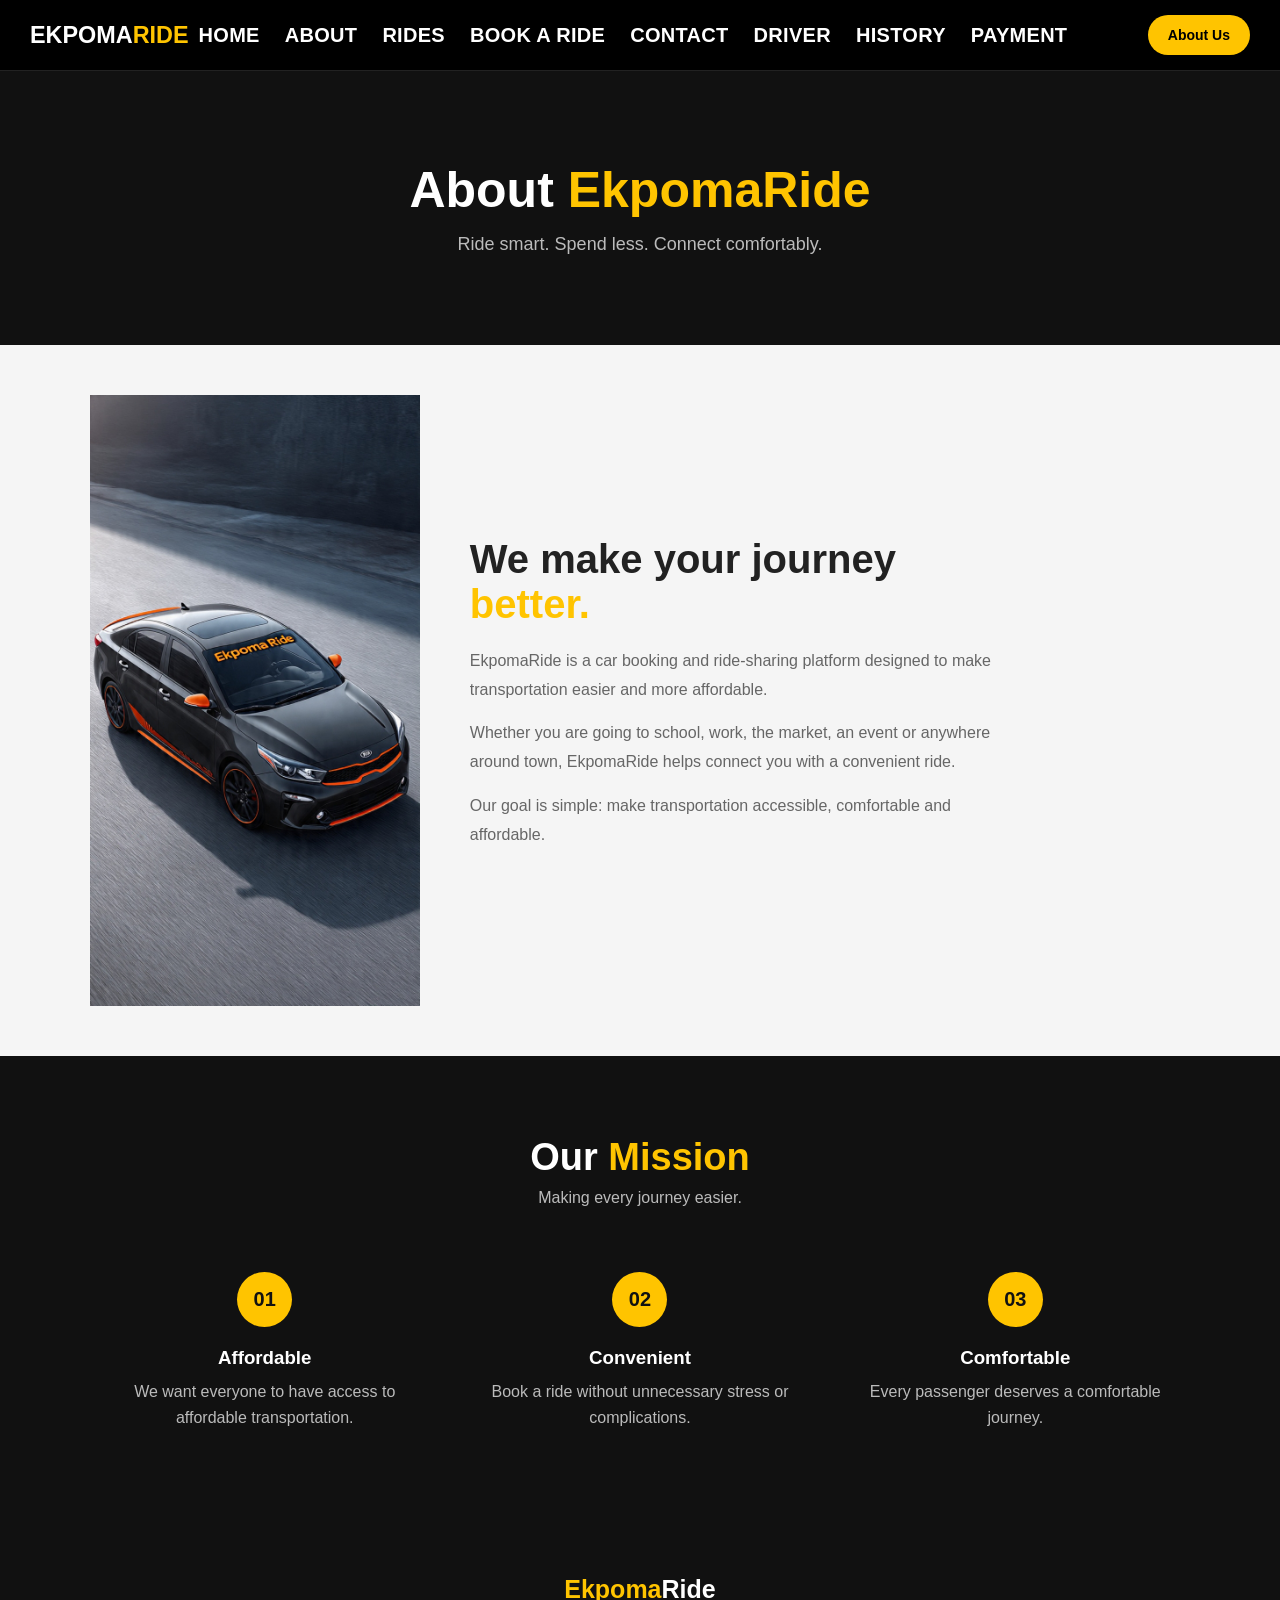
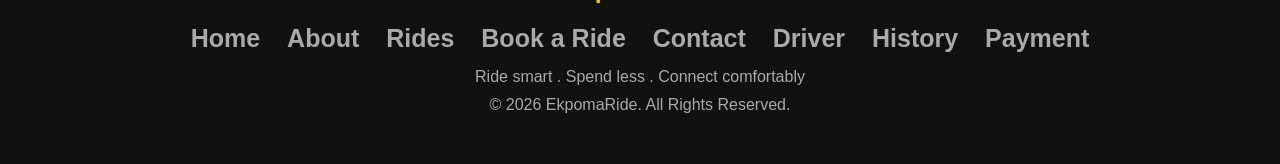
==== commit 4fa2e7b5: "commit" ====
--- a/about.html
+++ b/about.html
@@ -185,19 +185,9 @@
 
         <div class="logo">
             Ekpoma<span>Ride</span>
-        </div>
-
-        <p>
-            Ride smart . Spend less . Connect comfortably
-        </p>
-
-        <p>
-            © 2026 EkpomaRide. All Rights Reserved.
-        </p>
-
-        <div class="footer-links">
-
-            <a href="index.html">Home</a>
+
+             <div class="footer-links">
+             <a href="index.html">Home</a>
             <a href="about.html">About</a>
             <a href="rides.html">Rides</a>
             <a href="booking.html">Book a Ride</a>
@@ -206,7 +196,22 @@
             <a href="history.html">History</a>
             <a href="payment.html">Payment</a>
             
-        </div>
+            
+        </div>
+            
+
+        </div>
+        </div>
+
+        <p>
+            Ride smart . Spend less . Connect comfortably
+        </p>
+
+        <p>
+            © 2026 EkpomaRide. All Rights Reserved.
+        </p>
+
+        
 
     </footer>
 <script>
